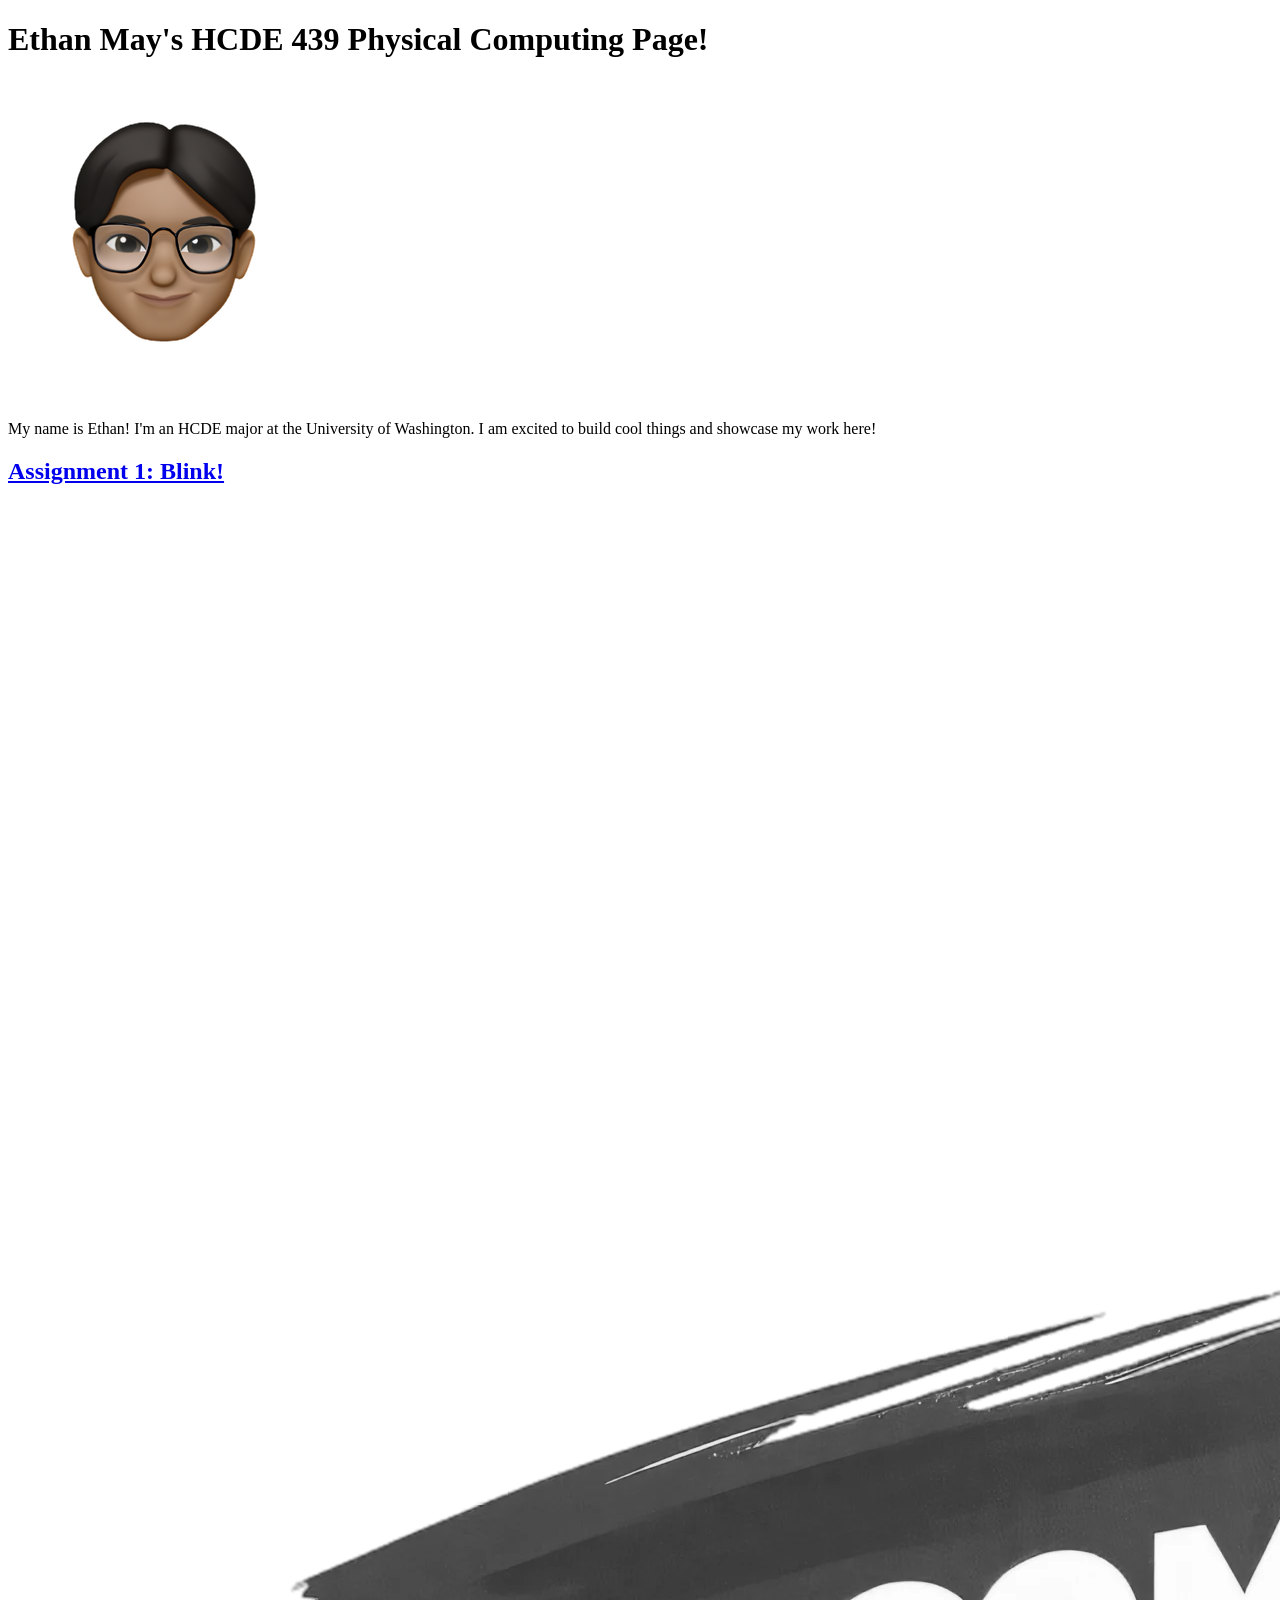
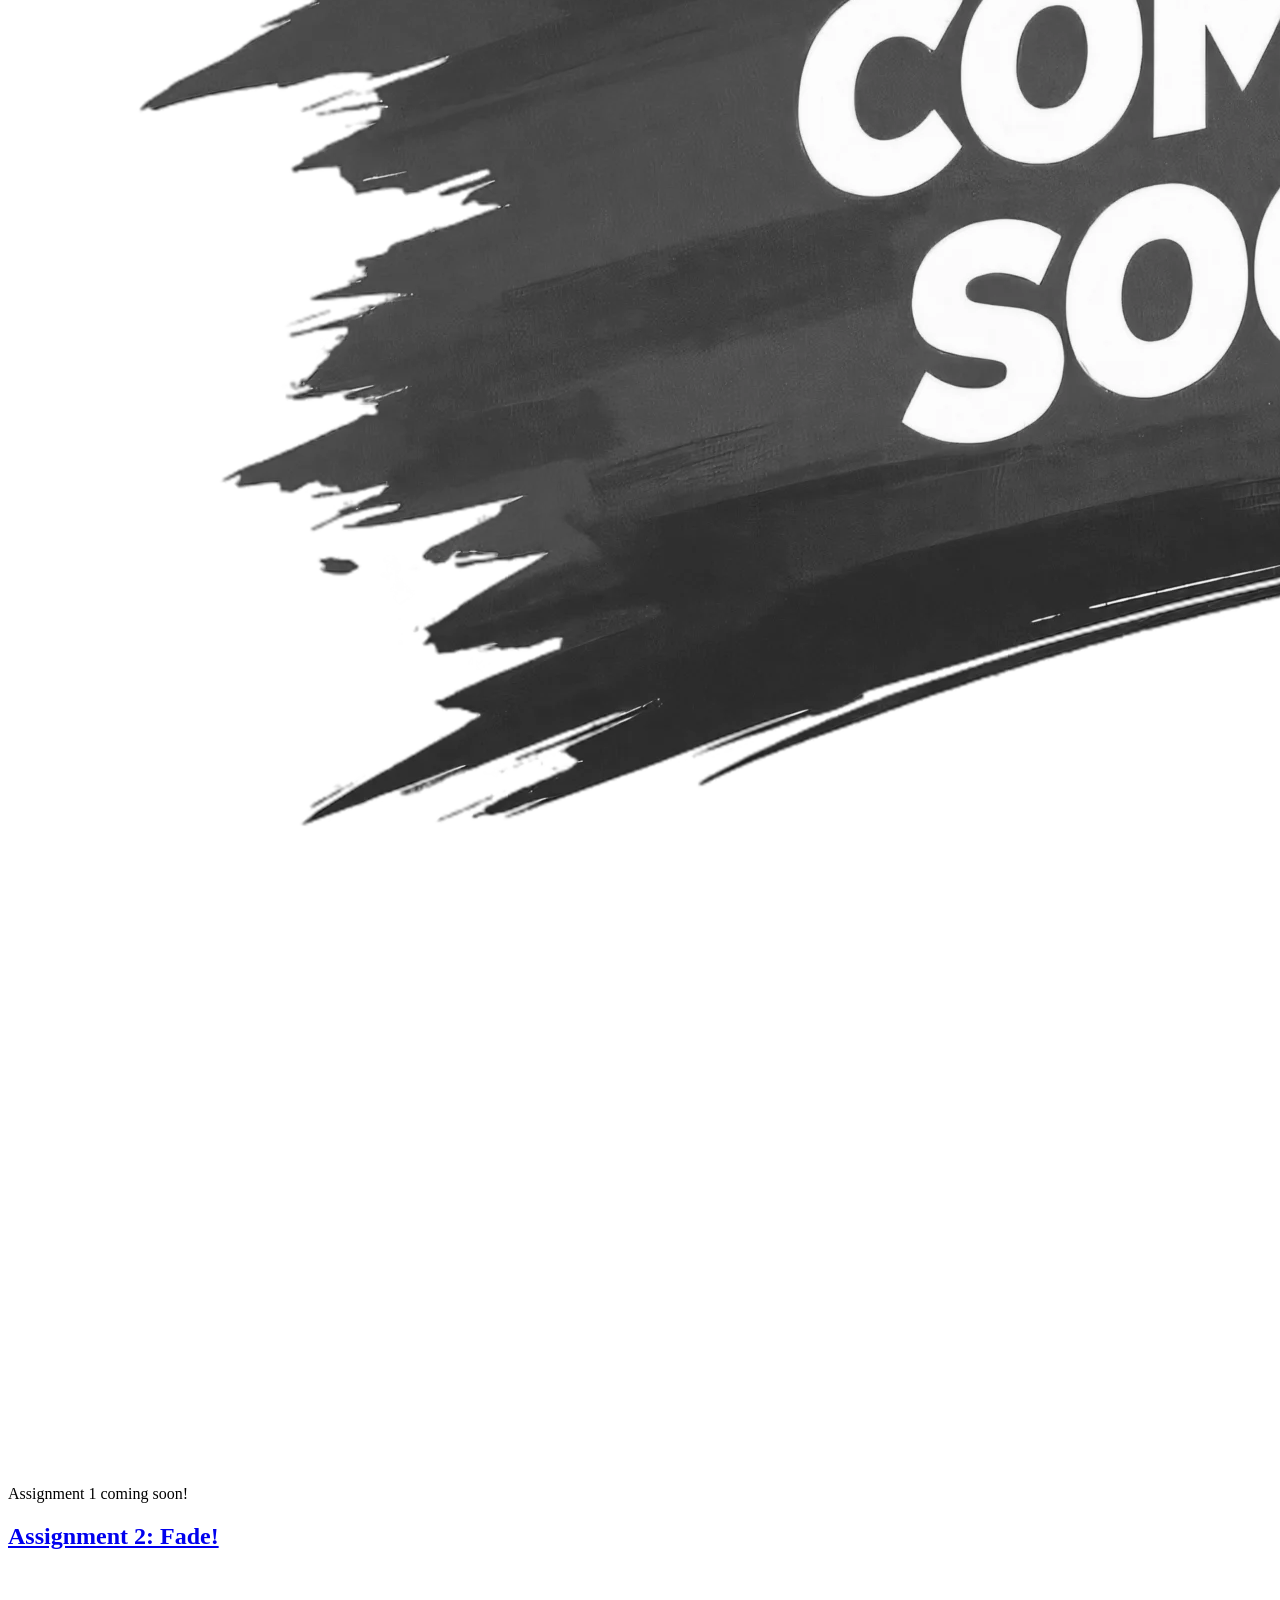
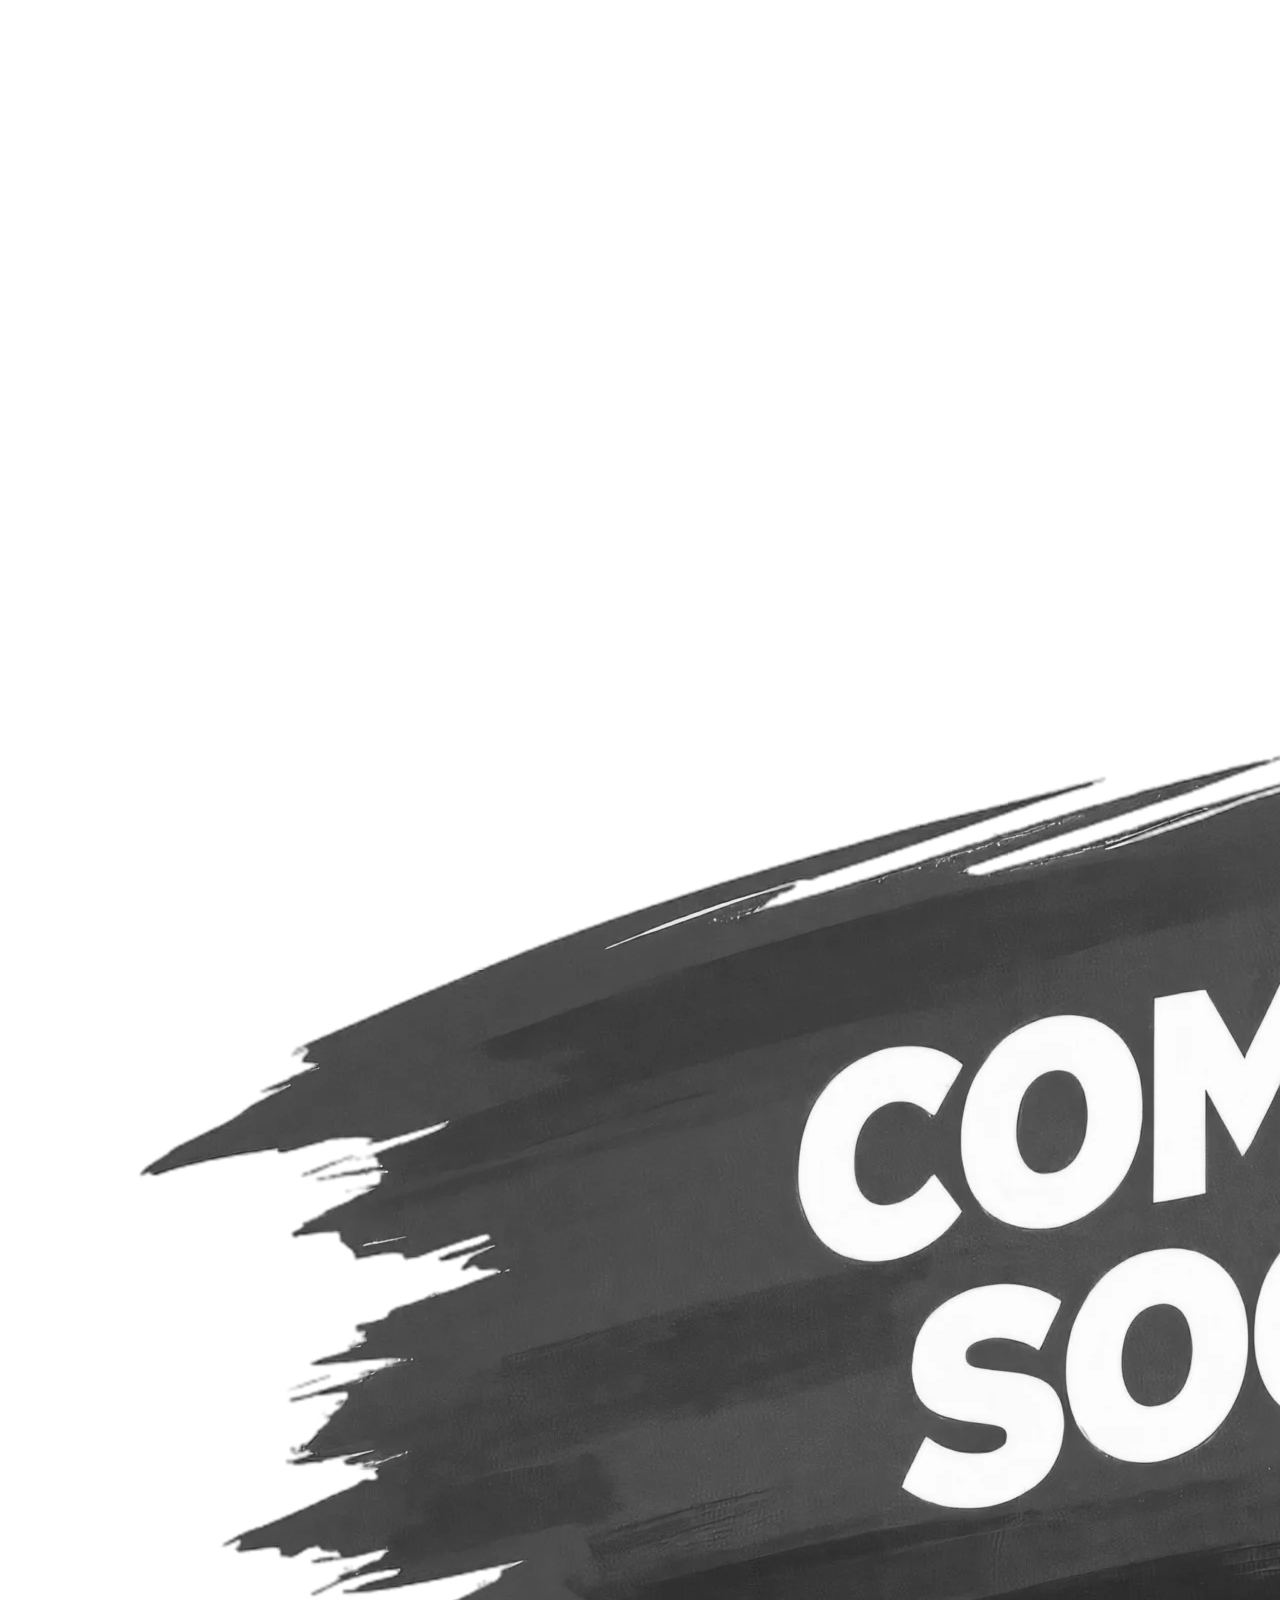
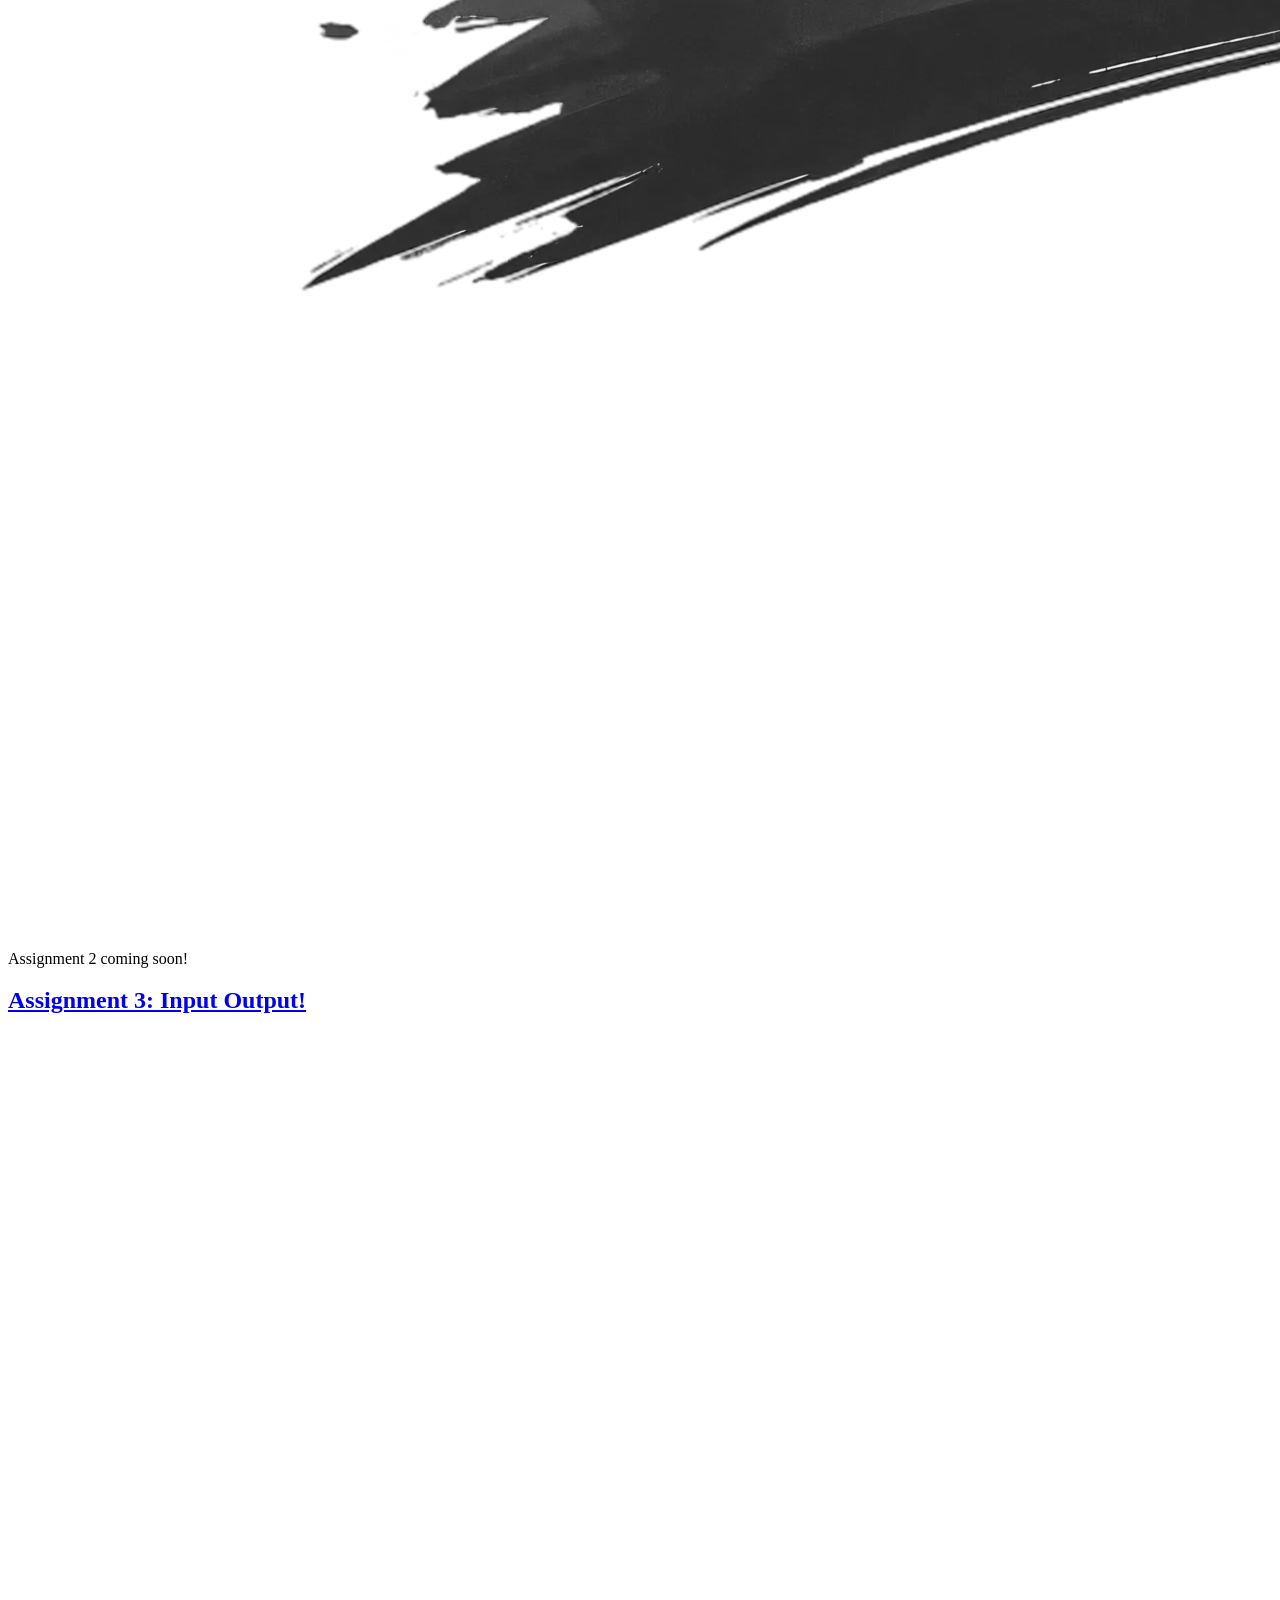
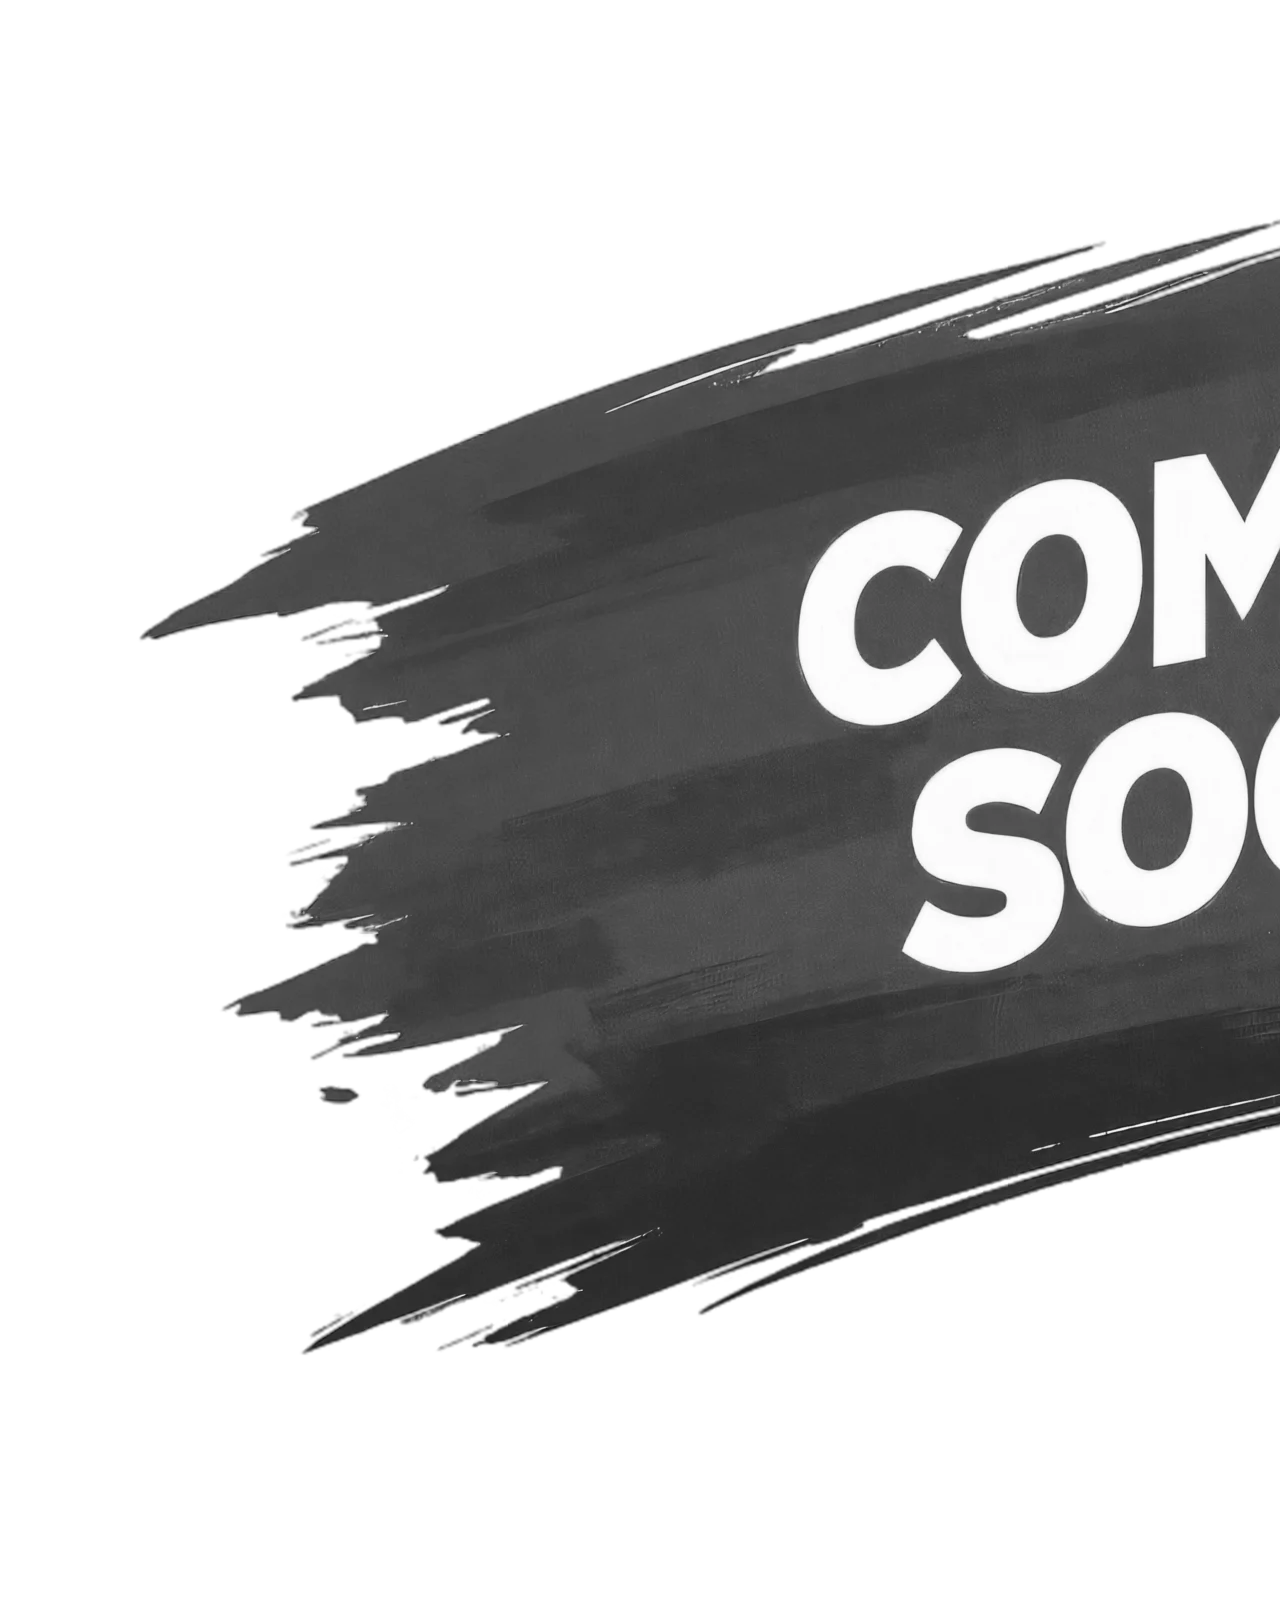
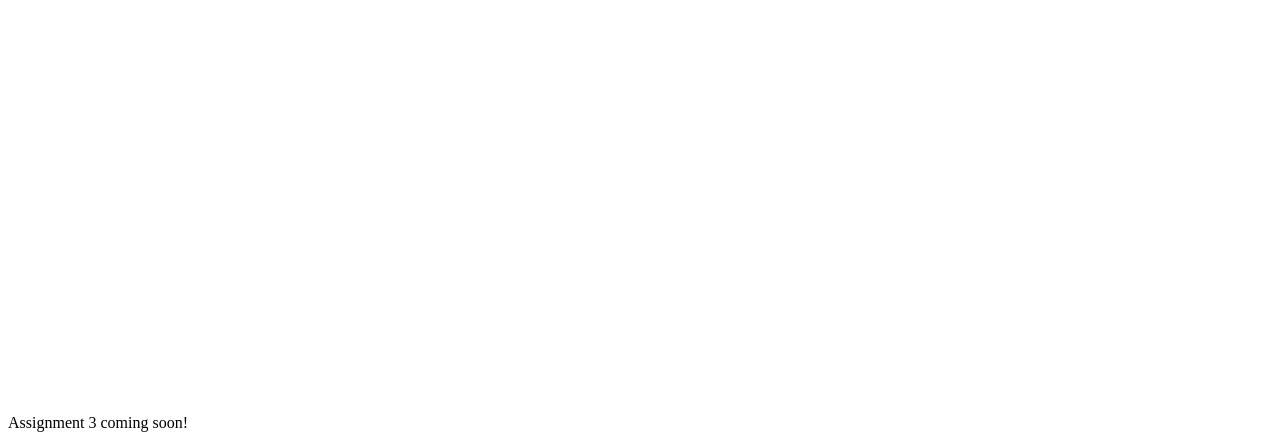
==== docs/index.html @ 00966b73 "updated and personalized homepage" ====
<!DOCTYPE html>
<html>
  <head>
    <meta charset="utf-8" />
    <meta name="viewport" content="width=device-width, maximum-scale=1.0" />

    <title>Ethan May's HCDE 439 Physical Computing Page!</title>

    <link href="style.css" rel="stylesheet" />
  </head>
  <body>
    <h1>Ethan May's HCDE 439 Physical Computing Page!</h1>

    <div class="header">
      <img src="me-emoji.png" />
      <p>
        My name is Ethan! I'm an HCDE major at the University of Washington.
        I am excited to build cool things and showcase my work here!
      </p>
    </div>

    <div class="grid">
      <div class="assignment">
        <a href="a1.html">
          <h2>Assignment 1: Blink!</h2>
          <img src="comingsoon-2-scaled.webp" />
        </a>
        <p>Assignment 1 coming soon!</p>
      </div>

      <div class="assignment">
        <a href="a2.html">
          <h2>Assignment 2: Fade!</h2>
          <img src="comingsoon-2-scaled.webp" />
        </a>
        <p>Assignment 2 coming soon!</p>
      </div>

      <div class="assignment">
        <a href="a2.html">
          <h2>Assignment 3: Input Output!</h2>
          <img src="comingsoon-2-scaled.webp" />
        </a>
        <p>Assignment 3 coming soon!</p>
      </div>
    </div>
  </body>
</html>
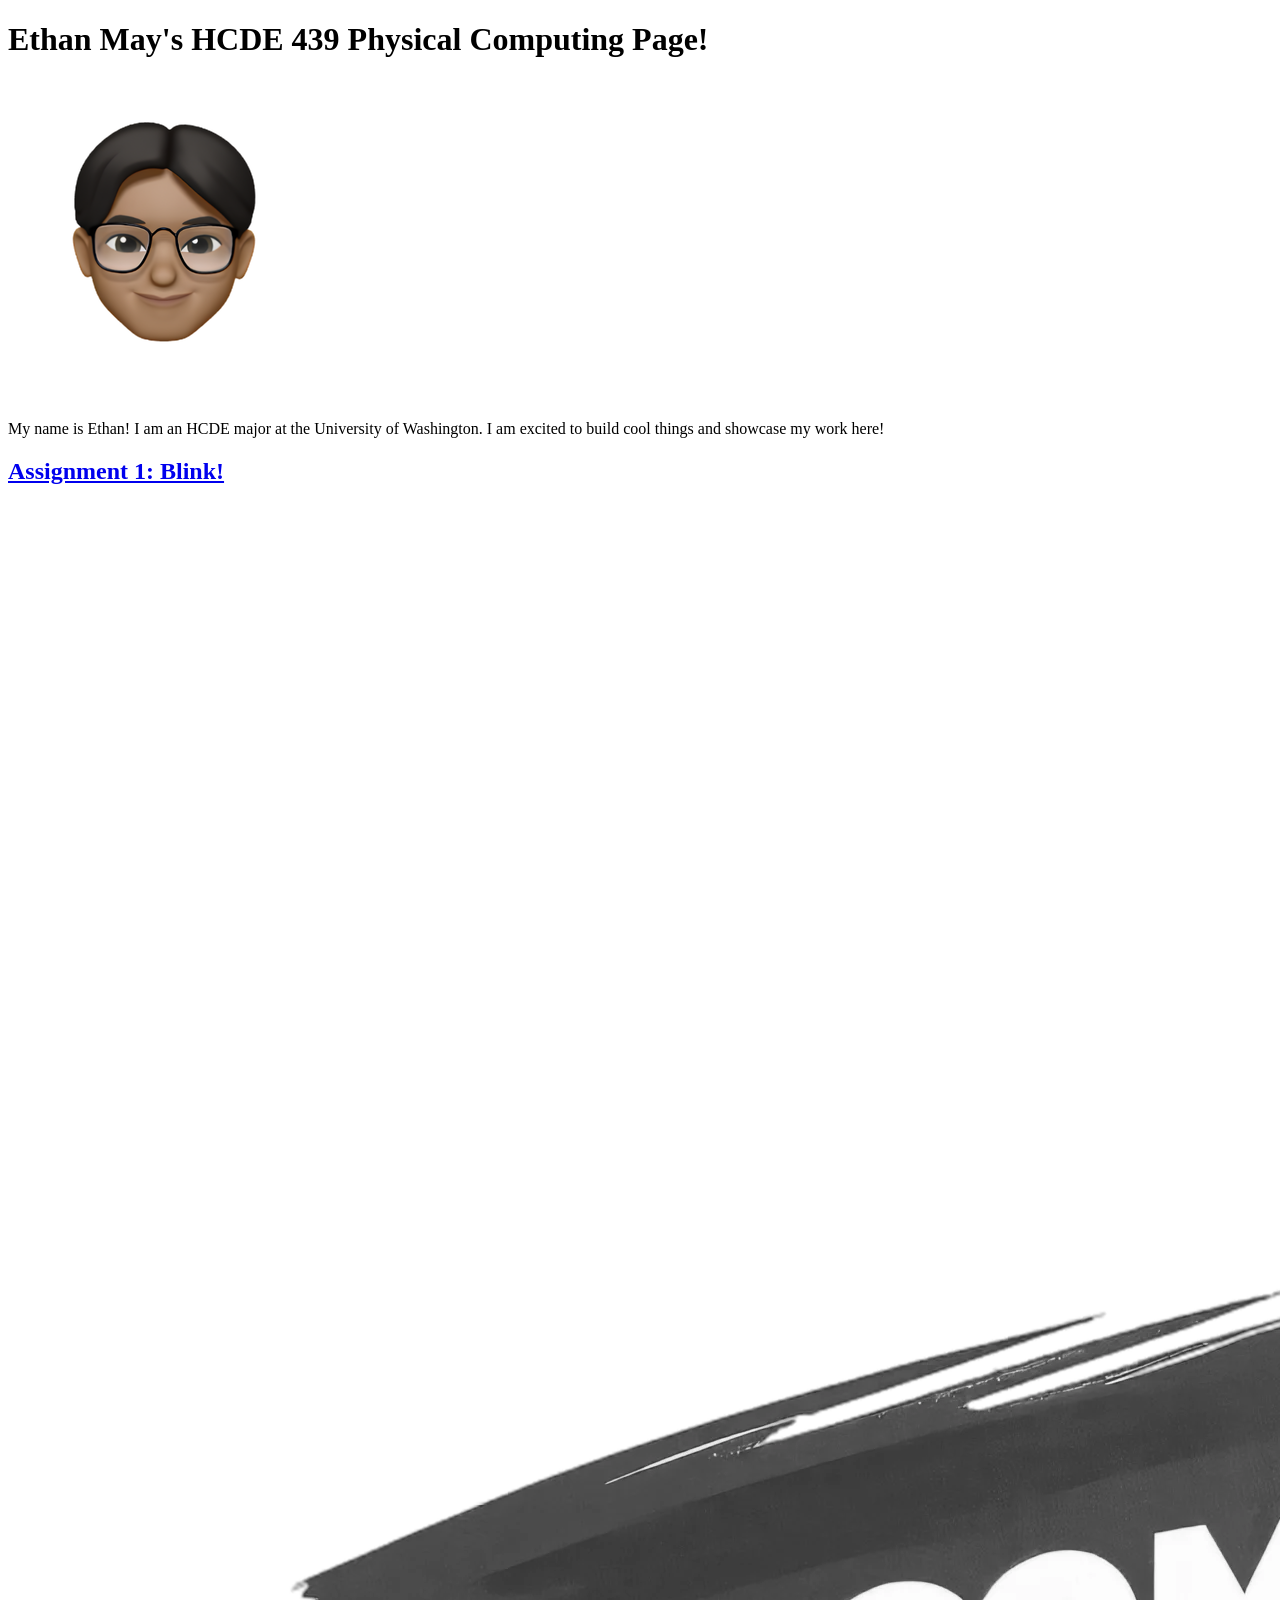
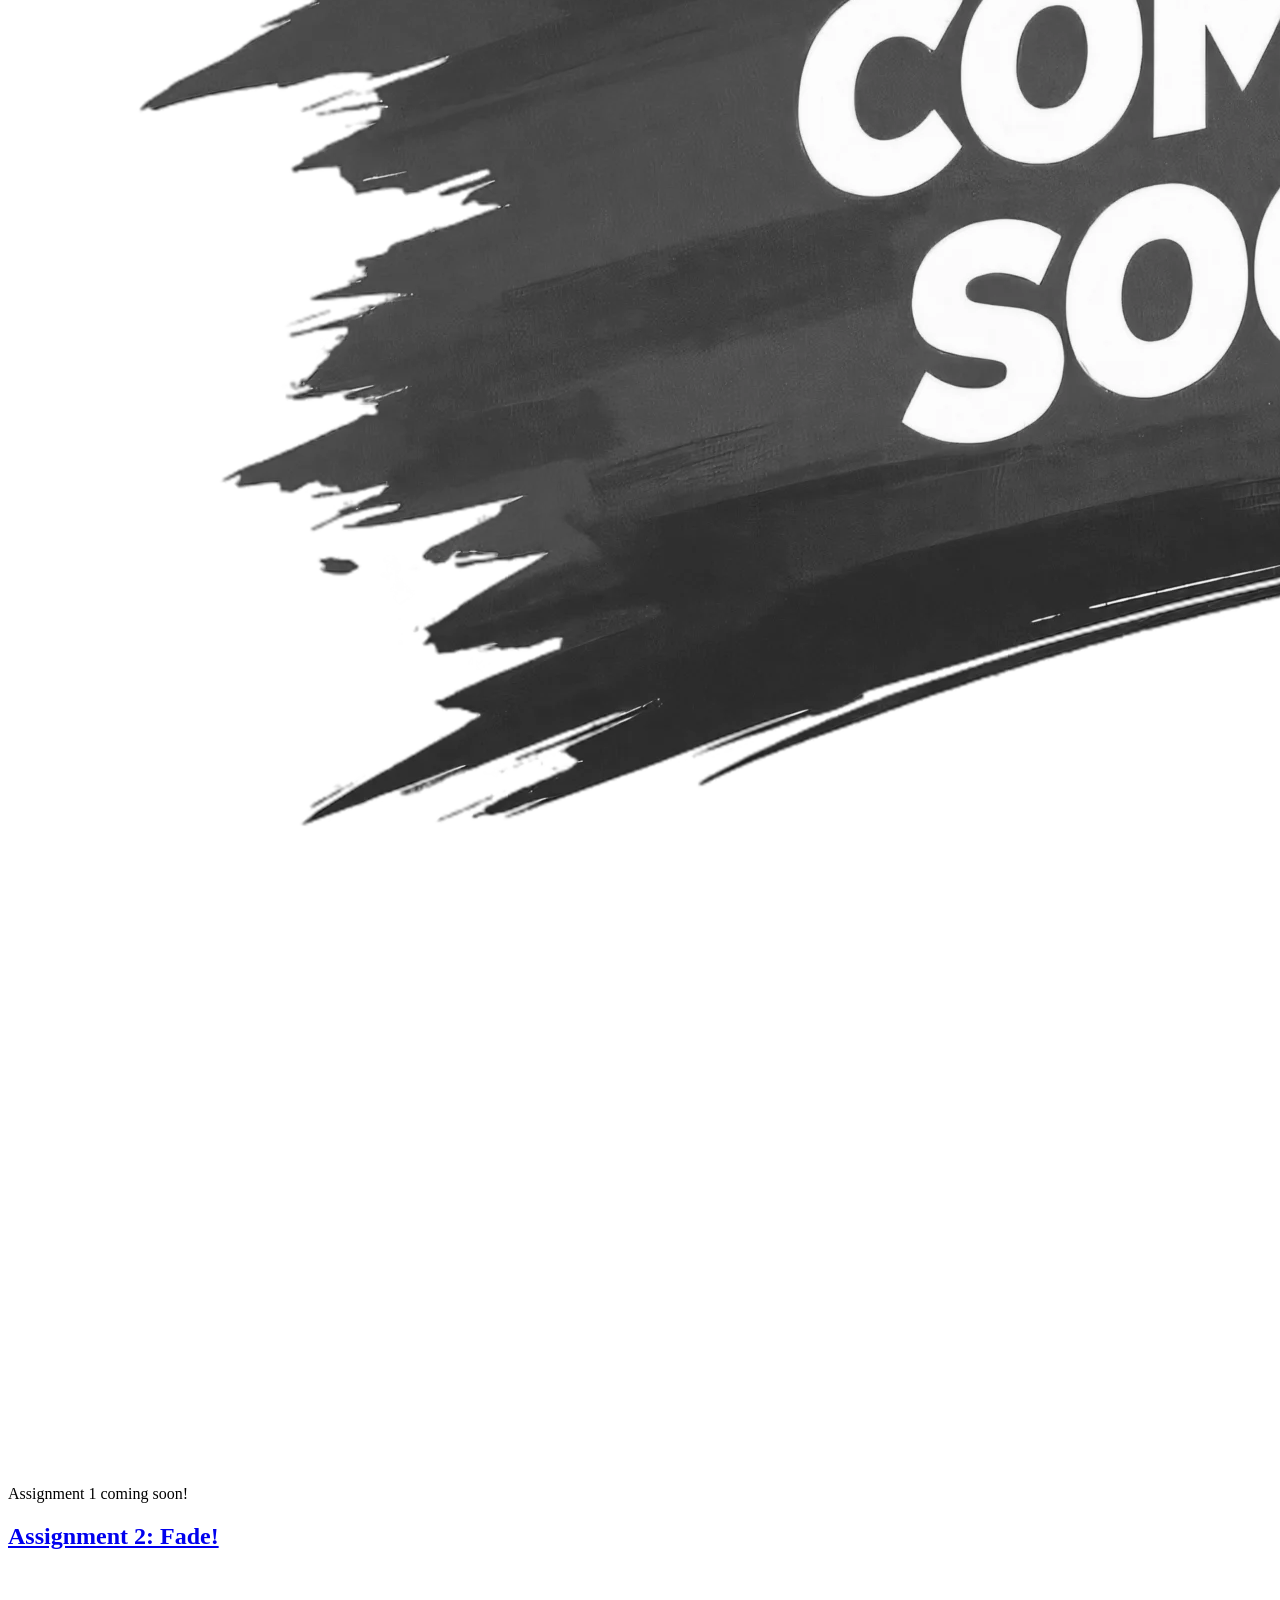
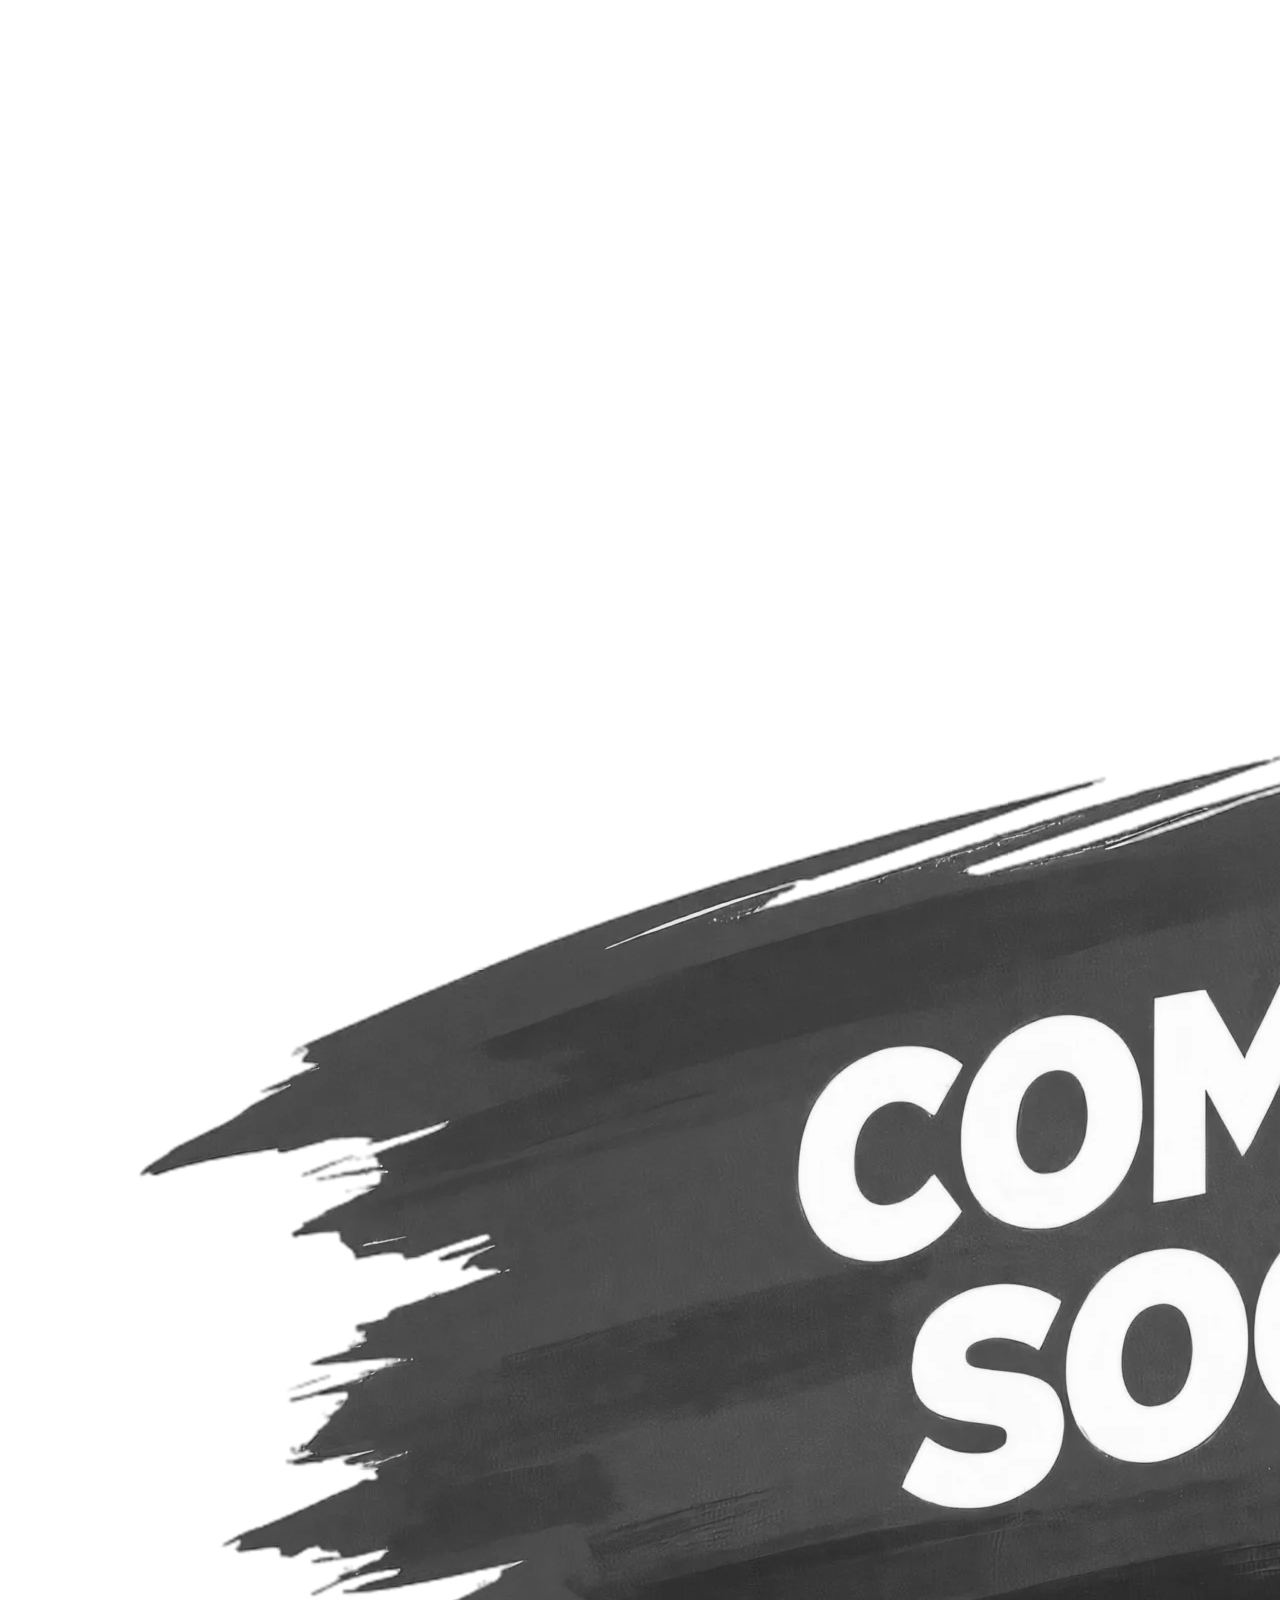
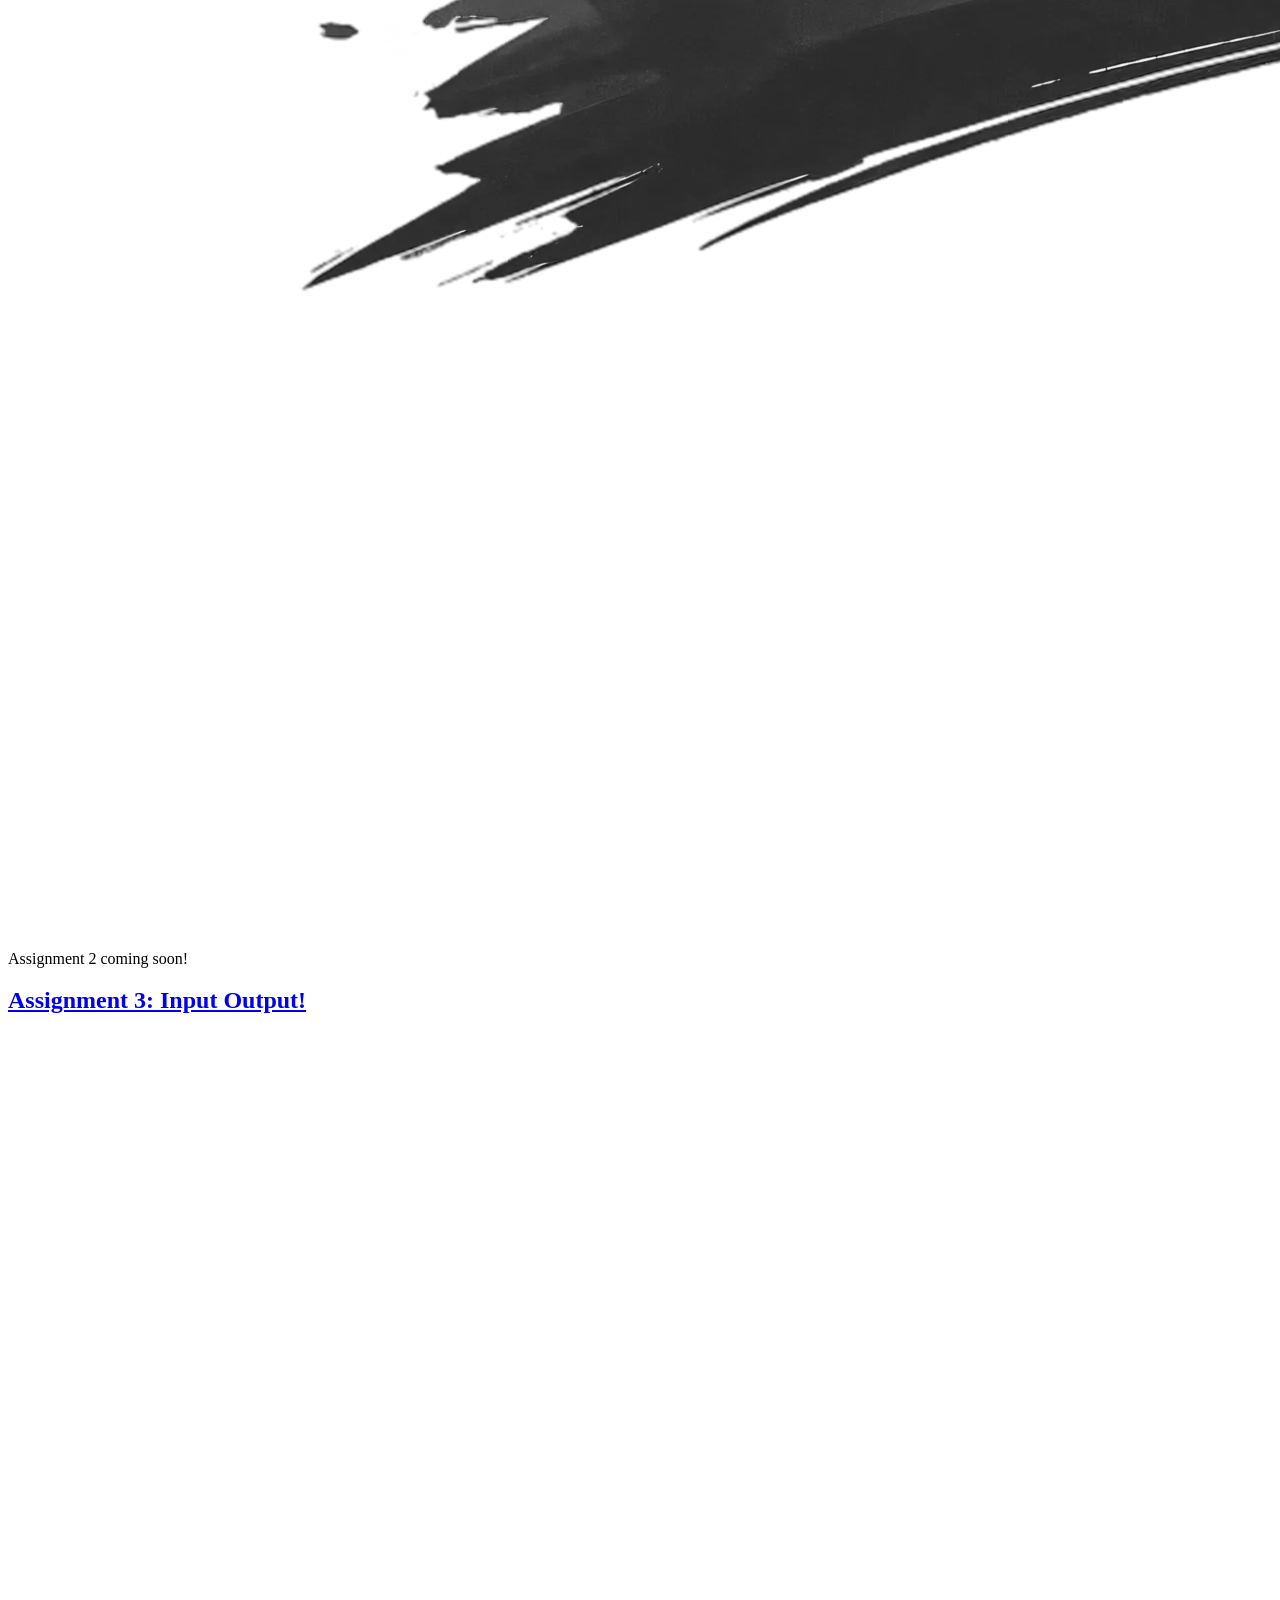
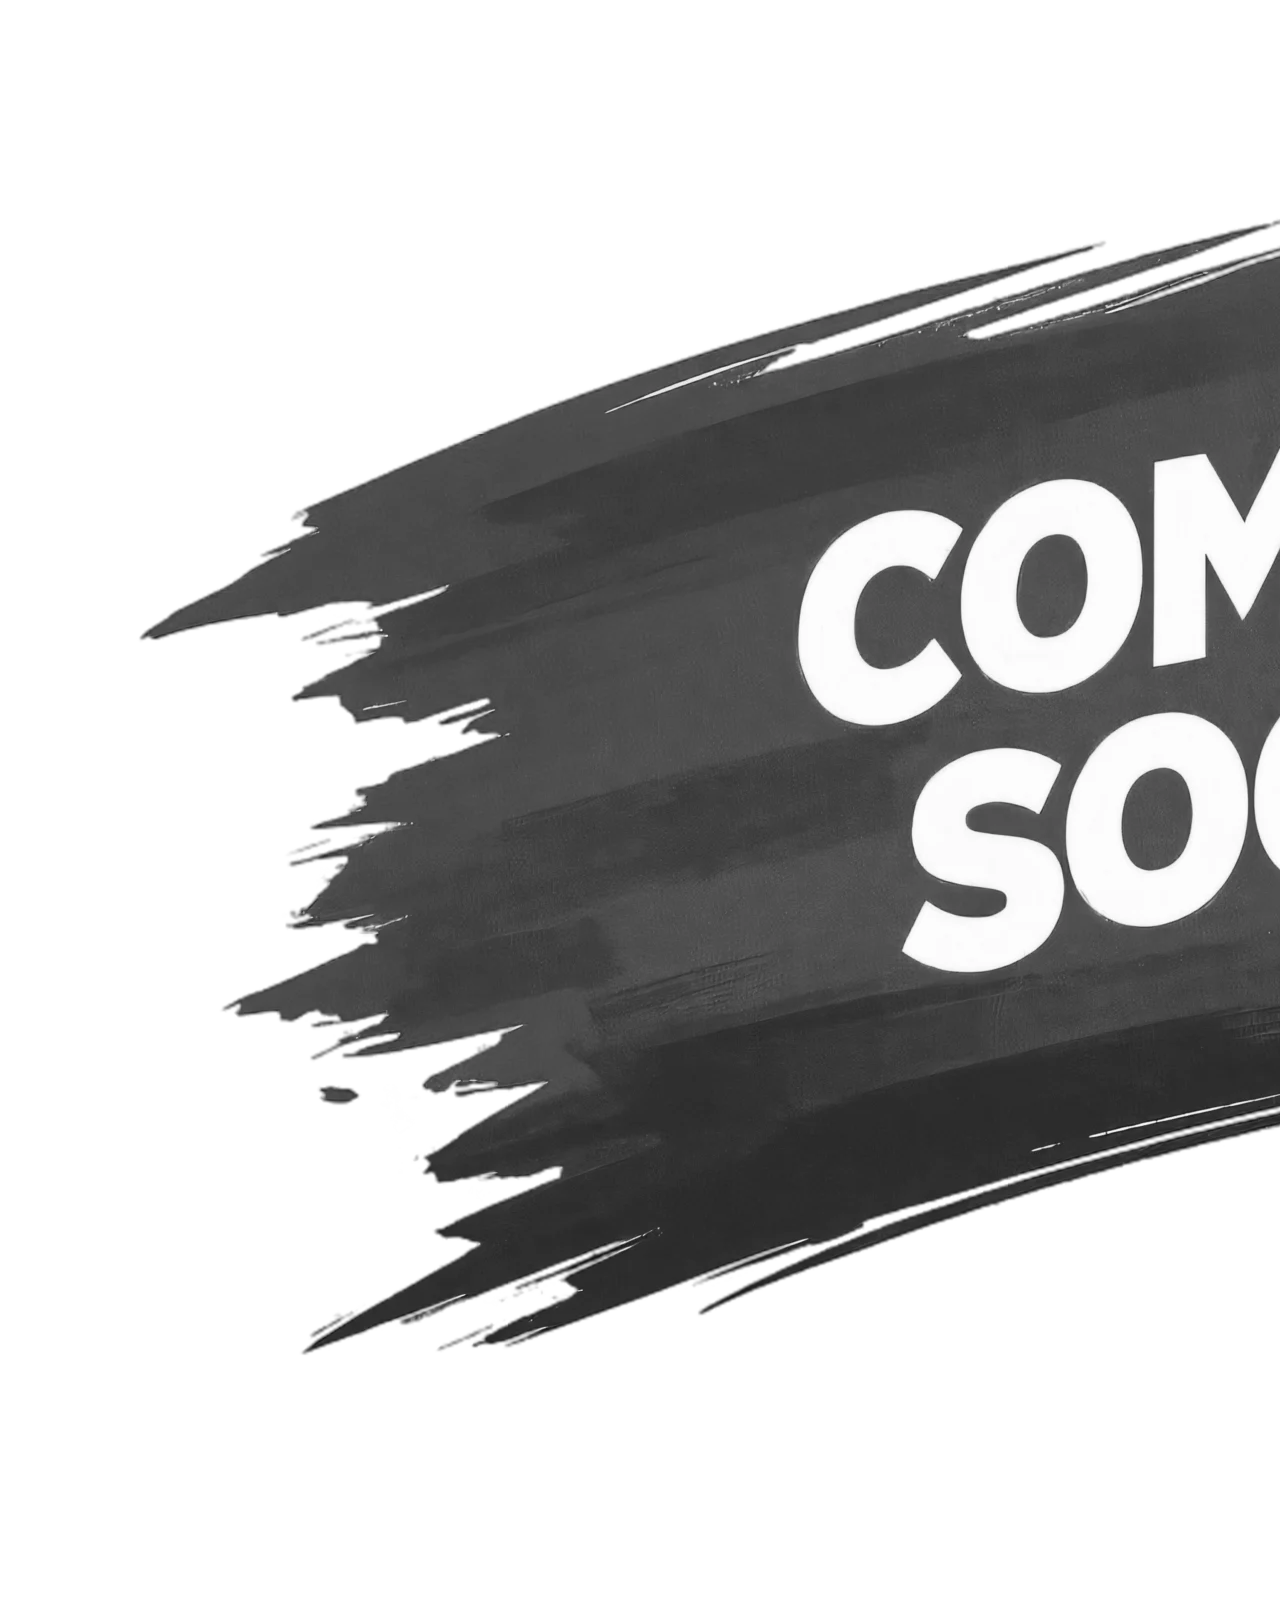
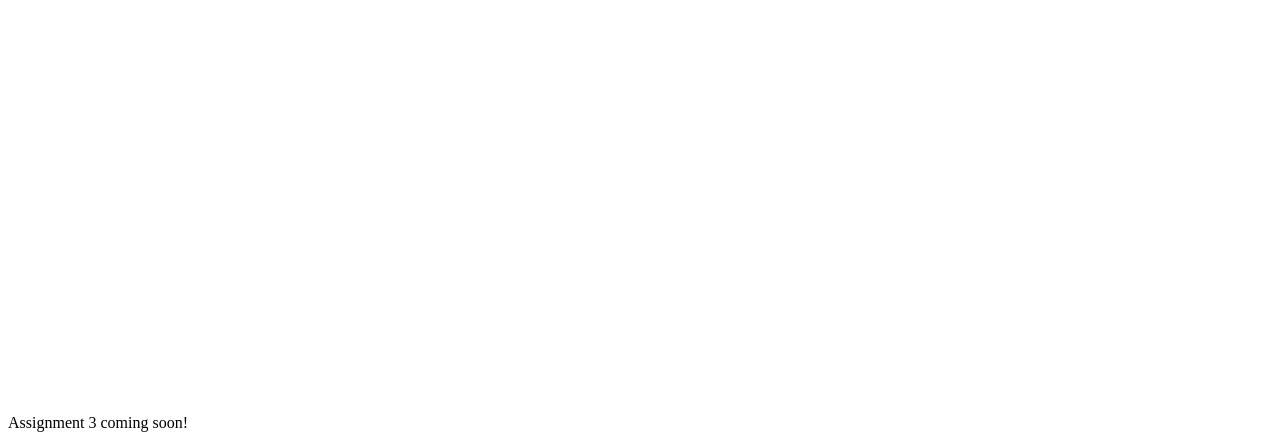
==== commit d5b9d9aa: "Updated intro on homepage" ====
--- a/docs/index.html
+++ b/docs/index.html
@@ -14,7 +14,7 @@
     <div class="header">
       <img src="me-emoji.png" />
       <p>
-        My name is Ethan! I'm an HCDE major at the University of Washington.
+        My name is Ethan! I am an HCDE major at the University of Washington.
         I am excited to build cool things and showcase my work here!
       </p>
     </div>
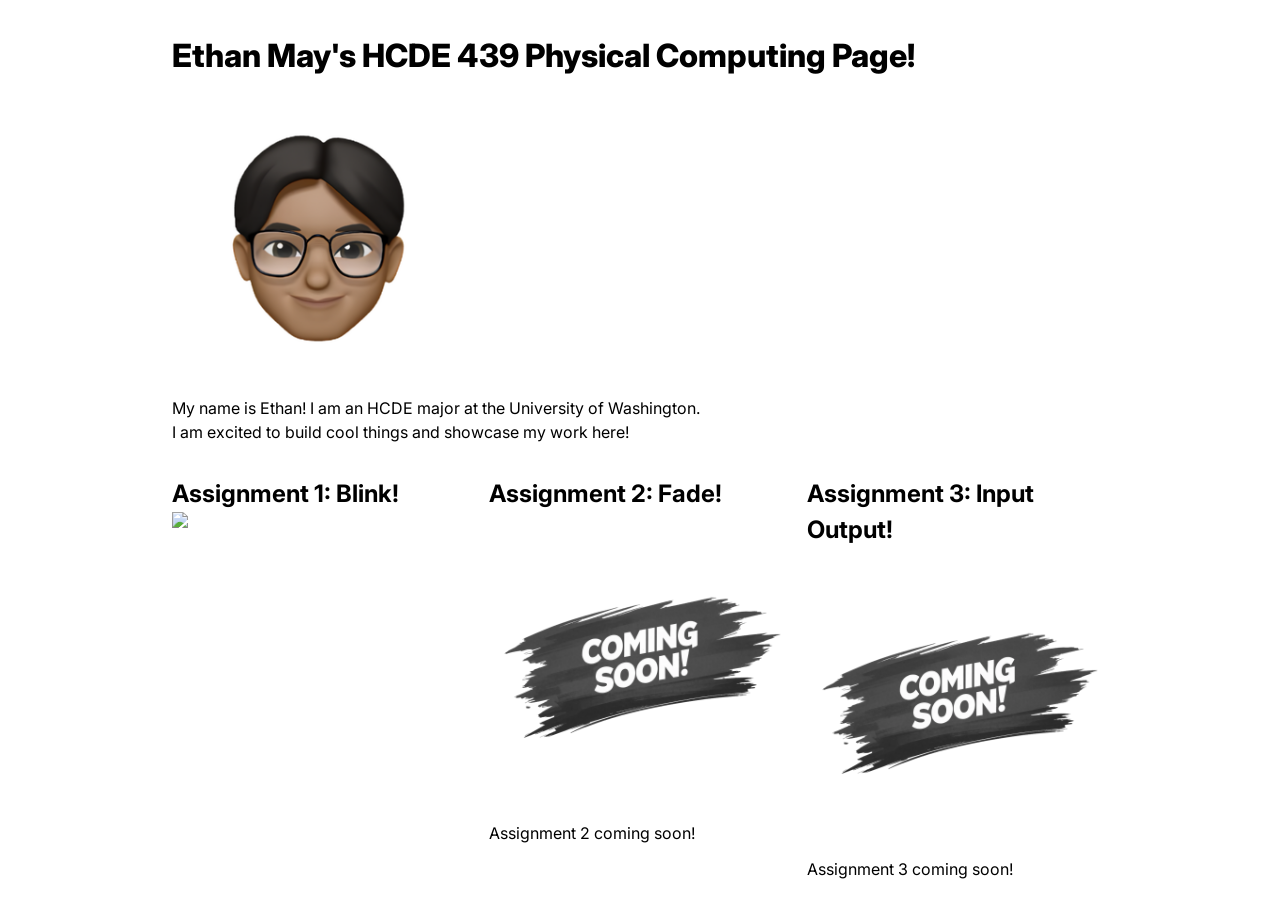
==== commit 79f0306f: "Completed A1" ====
--- a/docs/index.html
+++ b/docs/index.html
@@ -12,9 +12,9 @@
     <h1>Ethan May's HCDE 439 Physical Computing Page!</h1>
 
     <div class="header">
-      <img src="me-emoji.png" />
+      <img src="me-emoji.png" style="max-width: 300px;" />
       <p>
-        My name is Ethan! I am an HCDE major at the University of Washington.
+        My name is Ethan! I am an HCDE major at the University of Washington. <br>
         I am excited to build cool things and showcase my work here!
       </p>
     </div>
@@ -23,9 +23,9 @@
       <div class="assignment">
         <a href="a1.html">
           <h2>Assignment 1: Blink!</h2>
-          <img src="comingsoon-2-scaled.webp" />
+          <img src="operation.gif" />
         </a>
-        <p>Assignment 1 coming soon!</p>
+        <!-- <p>Assignment 1 coming soon!</p> -->
       </div>
 
       <div class="assignment">
@@ -37,7 +37,7 @@
       </div>
 
       <div class="assignment">
-        <a href="a2.html">
+        <a href="a3.html">
           <h2>Assignment 3: Input Output!</h2>
           <img src="comingsoon-2-scaled.webp" />
         </a>
--- a/docs/style.css
+++ b/docs/style.css
@@ -0,0 +1,73 @@
+@import url("https://fonts.googleapis.com/css2?family=Inter:wght@100;200;300;400;500;600;700;800;900&display=swap");
+
+*,
+*::before,
+*::after {
+  box-sizing: border-box;
+}
+
+* {
+  margin: 0;
+}
+
+img,
+picture,
+video,
+canvas,
+svg {
+  display: block;
+  max-width: 100%;
+}
+
+body {
+  font-family: "Inter", sans-serif;
+  line-height: 1.5;
+  -webkit-font-smoothing: antialiased;
+  max-width: 1000px;
+  padding: 2em;
+  margin: auto;
+}
+
+h1 {
+  font-weight: 800;
+}
+
+h2 {
+  font-weight: 700;
+}
+
+.header {
+  display: block;
+  gap: 1em;
+  margin-top: 1em;
+}
+
+.header img {
+  width: 50%;
+  object-fit: cover;
+}
+
+.grid {
+  display: grid;
+  grid-template-columns: repeat(auto-fit, minmax(250px, 1fr));
+  gap: 1em;
+  margin-top: 2em;
+}
+
+.assignment a {
+  color: #000;
+  text-decoration: none;
+}
+
+.assignment a:hover {
+  color: #f06;
+}
+
+.assignment img {
+  aspect-ratio: 1;
+  object-fit: cover;
+}
+
+.assignment p {
+  margin-top: 0.5em;
+}
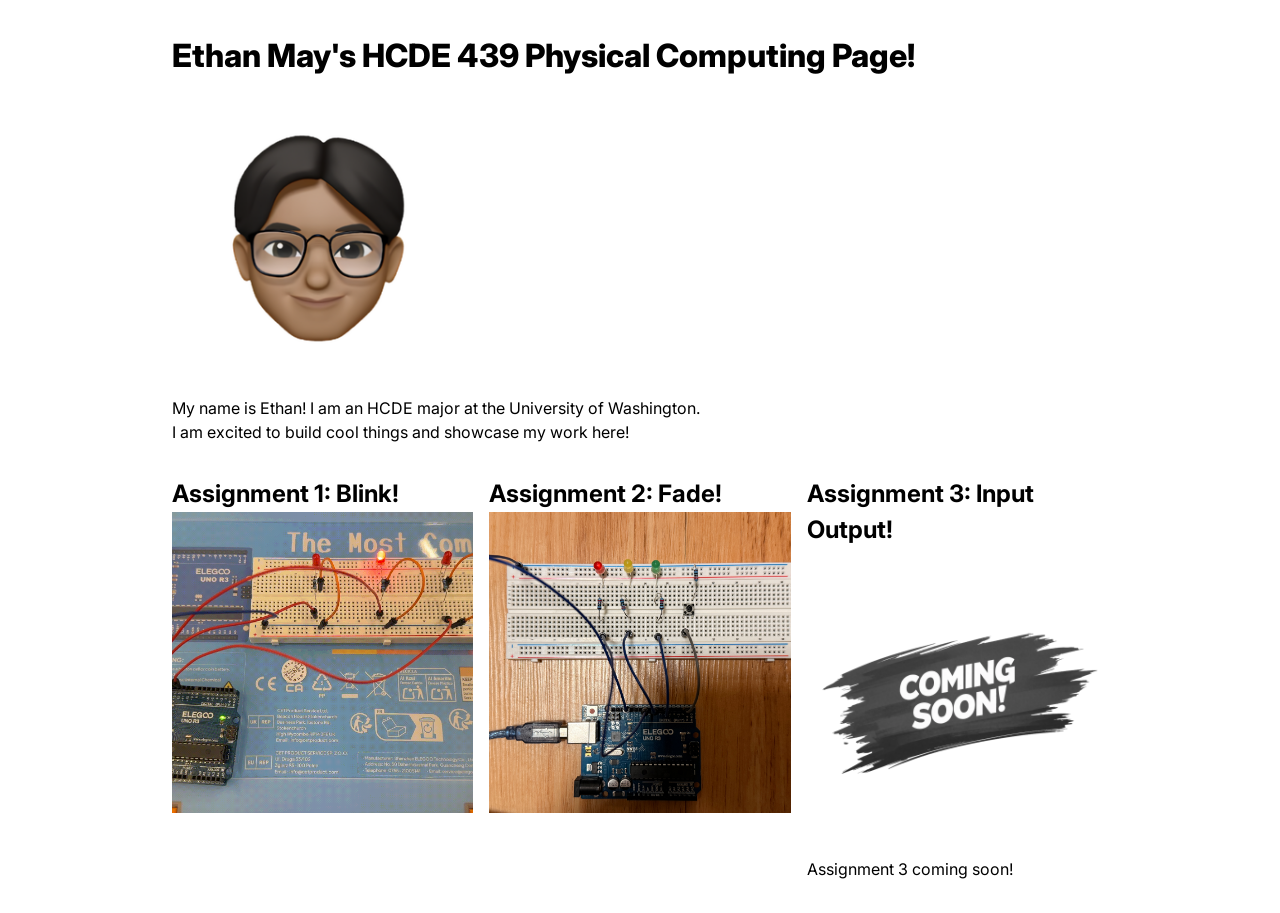
==== commit 6b058346: "Updated/completed additional questions" ====
--- a/docs/index.html
+++ b/docs/index.html
@@ -25,15 +25,13 @@
           <h2>Assignment 1: Blink!</h2>
           <img src="operation.gif" />
         </a>
-        <!-- <p>Assignment 1 coming soon!</p> -->
       </div>
 
       <div class="assignment">
         <a href="a2.html">
           <h2>Assignment 2: Fade!</h2>
-          <img src="comingsoon-2-scaled.webp" />
+          <img src="a2-circuit.JPG" />
         </a>
-        <p>Assignment 2 coming soon!</p>
       </div>
 
       <div class="assignment">
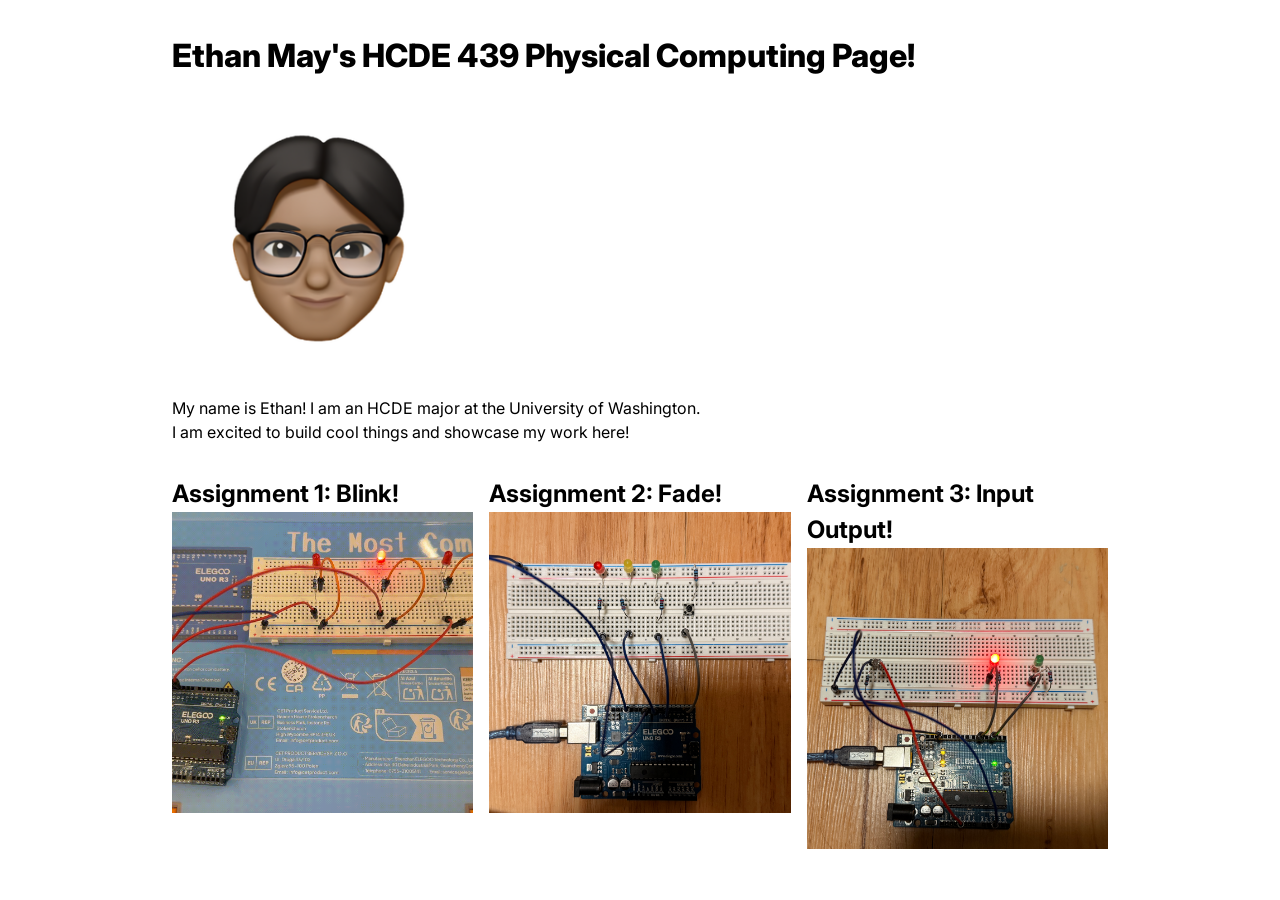
==== commit 745b581e: "Completed A3" ====
--- a/docs/index.html
+++ b/docs/index.html
@@ -37,9 +37,8 @@
       <div class="assignment">
         <a href="a3.html">
           <h2>Assignment 3: Input Output!</h2>
-          <img src="comingsoon-2-scaled.webp" />
+          <img src="a3-circuit.JPG" />
         </a>
-        <p>Assignment 3 coming soon!</p>
       </div>
     </div>
   </body>
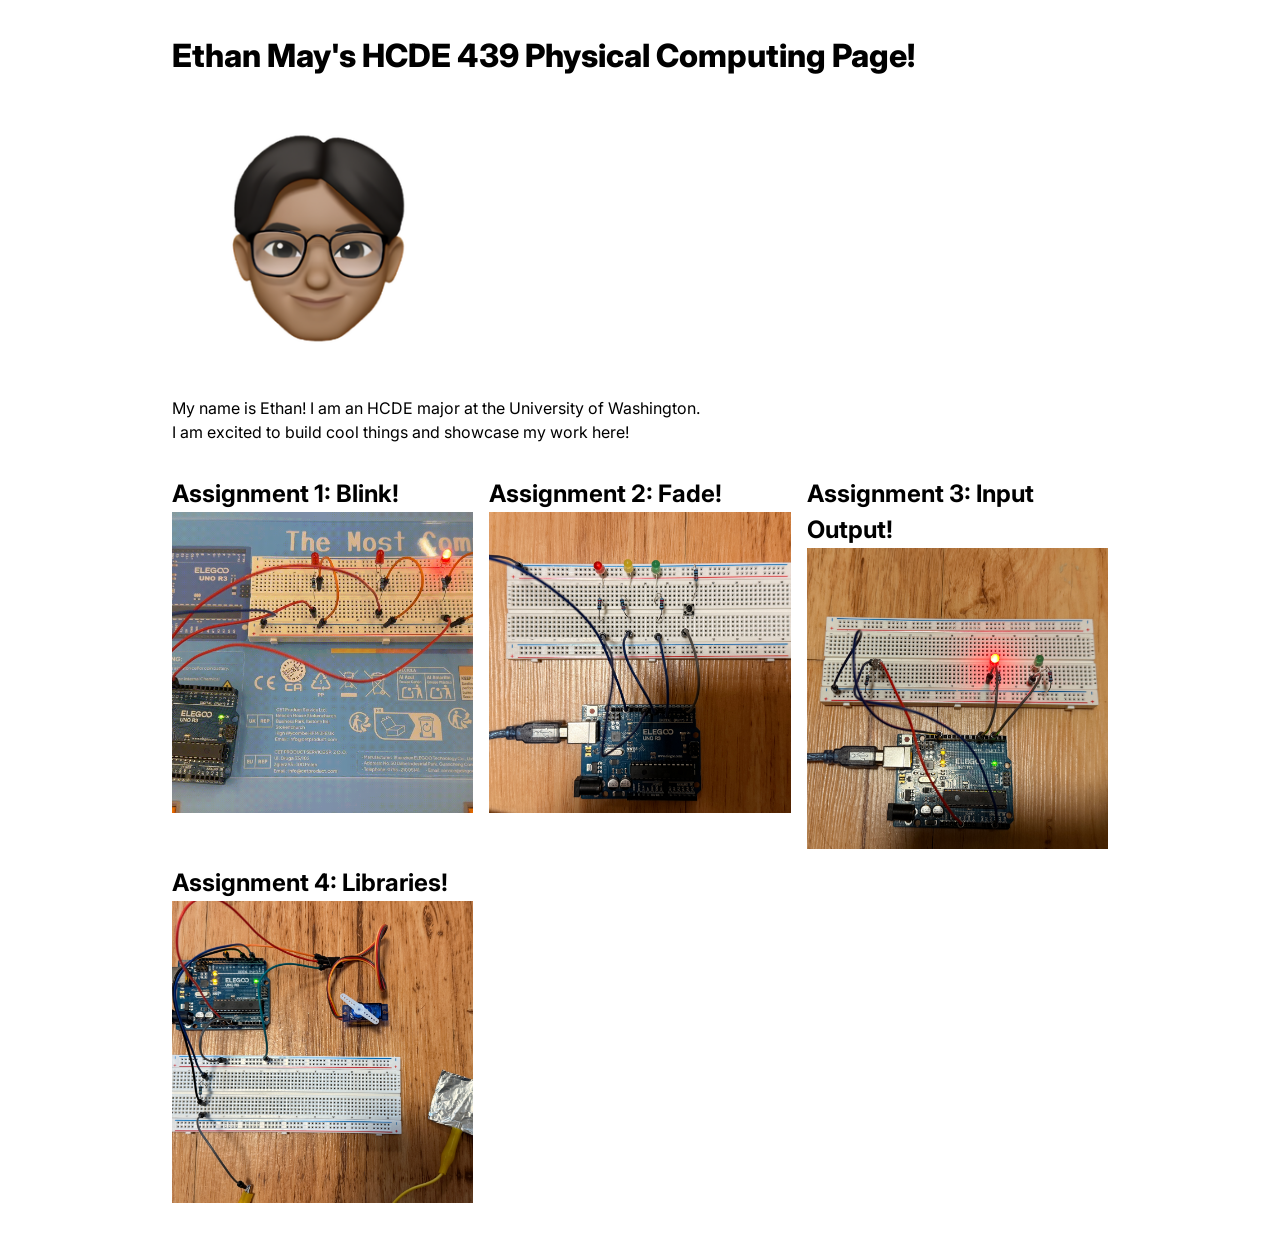
==== commit 58088b32: "Updated all sections for A4" ====
--- a/docs/index.html
+++ b/docs/index.html
@@ -40,6 +40,13 @@
           <img src="a3-circuit.JPG" />
         </a>
       </div>
+
+      <div class="assignment">
+        <a href="a4.html">
+          <h2>Assignment 4: Libraries!</h2>
+          <img src="a4-circuit.JPG" />
+        </a>
+      </div>
     </div>
   </body>
 </html>
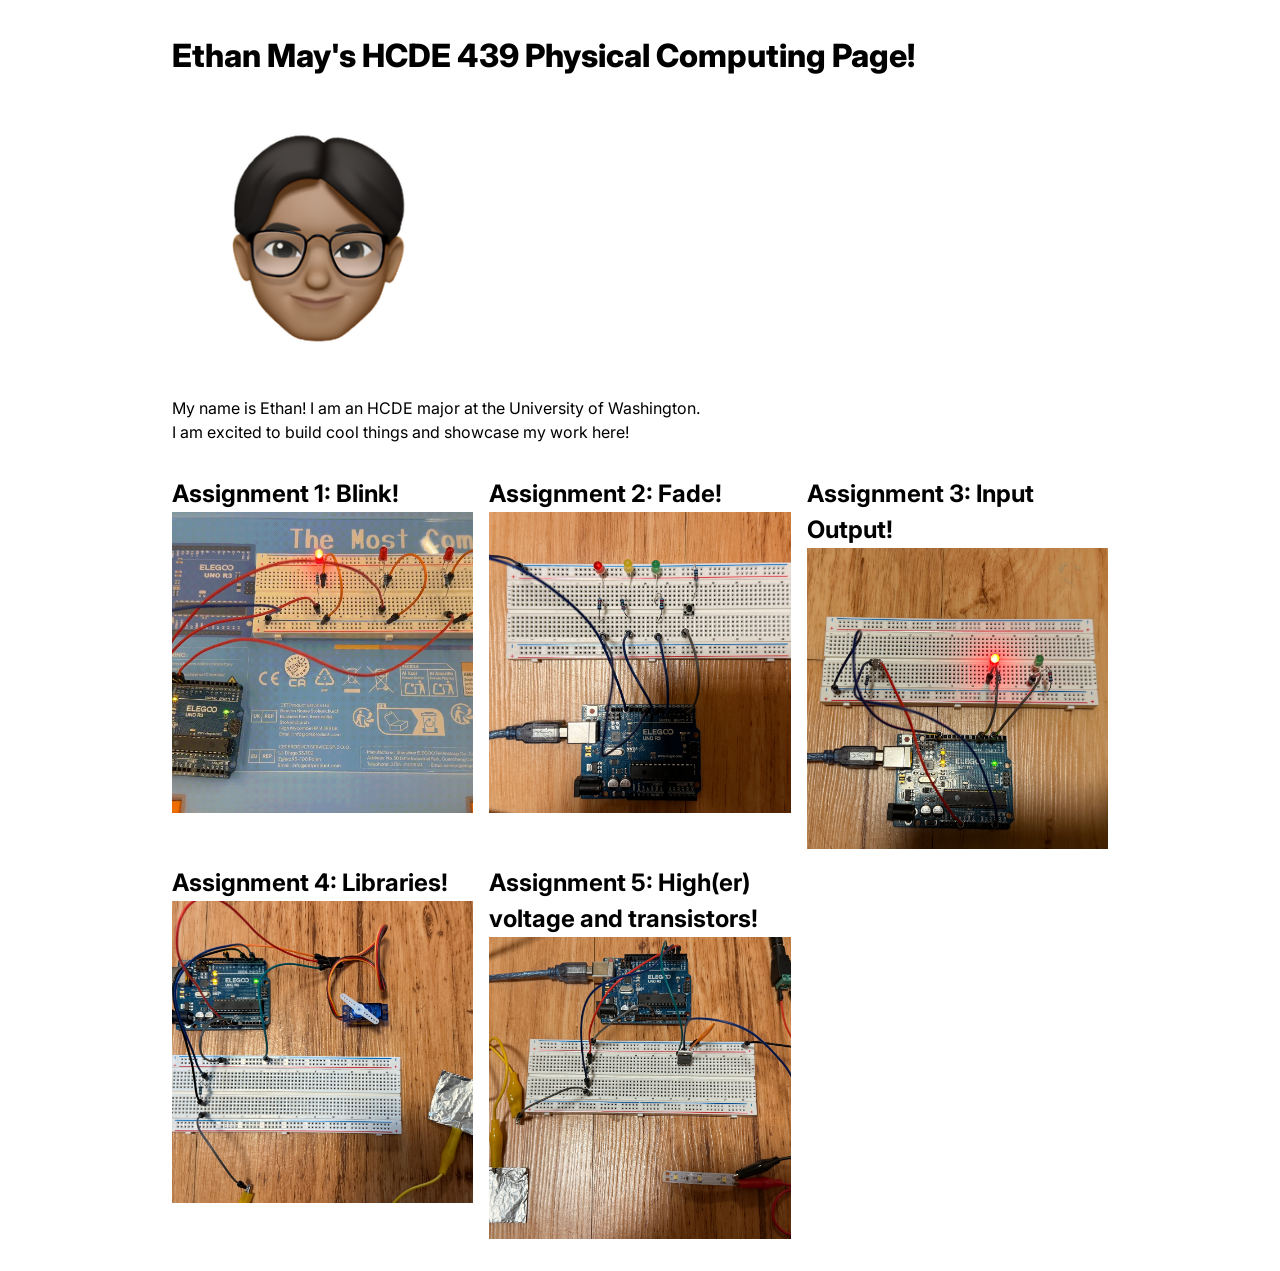
==== commit 3d147a45: "Added a5 to homepage" ====
--- a/docs/index.html
+++ b/docs/index.html
@@ -47,6 +47,13 @@
           <img src="a4-circuit.JPG" />
         </a>
       </div>
+
+      <div class="assignment">
+        <a href="at.html">
+          <h2>Assignment 5: High(er) voltage and transistors!</h2>
+          <img src="a5-circuit.JPG" />
+        </a>
+      </div>
     </div>
   </body>
 </html>
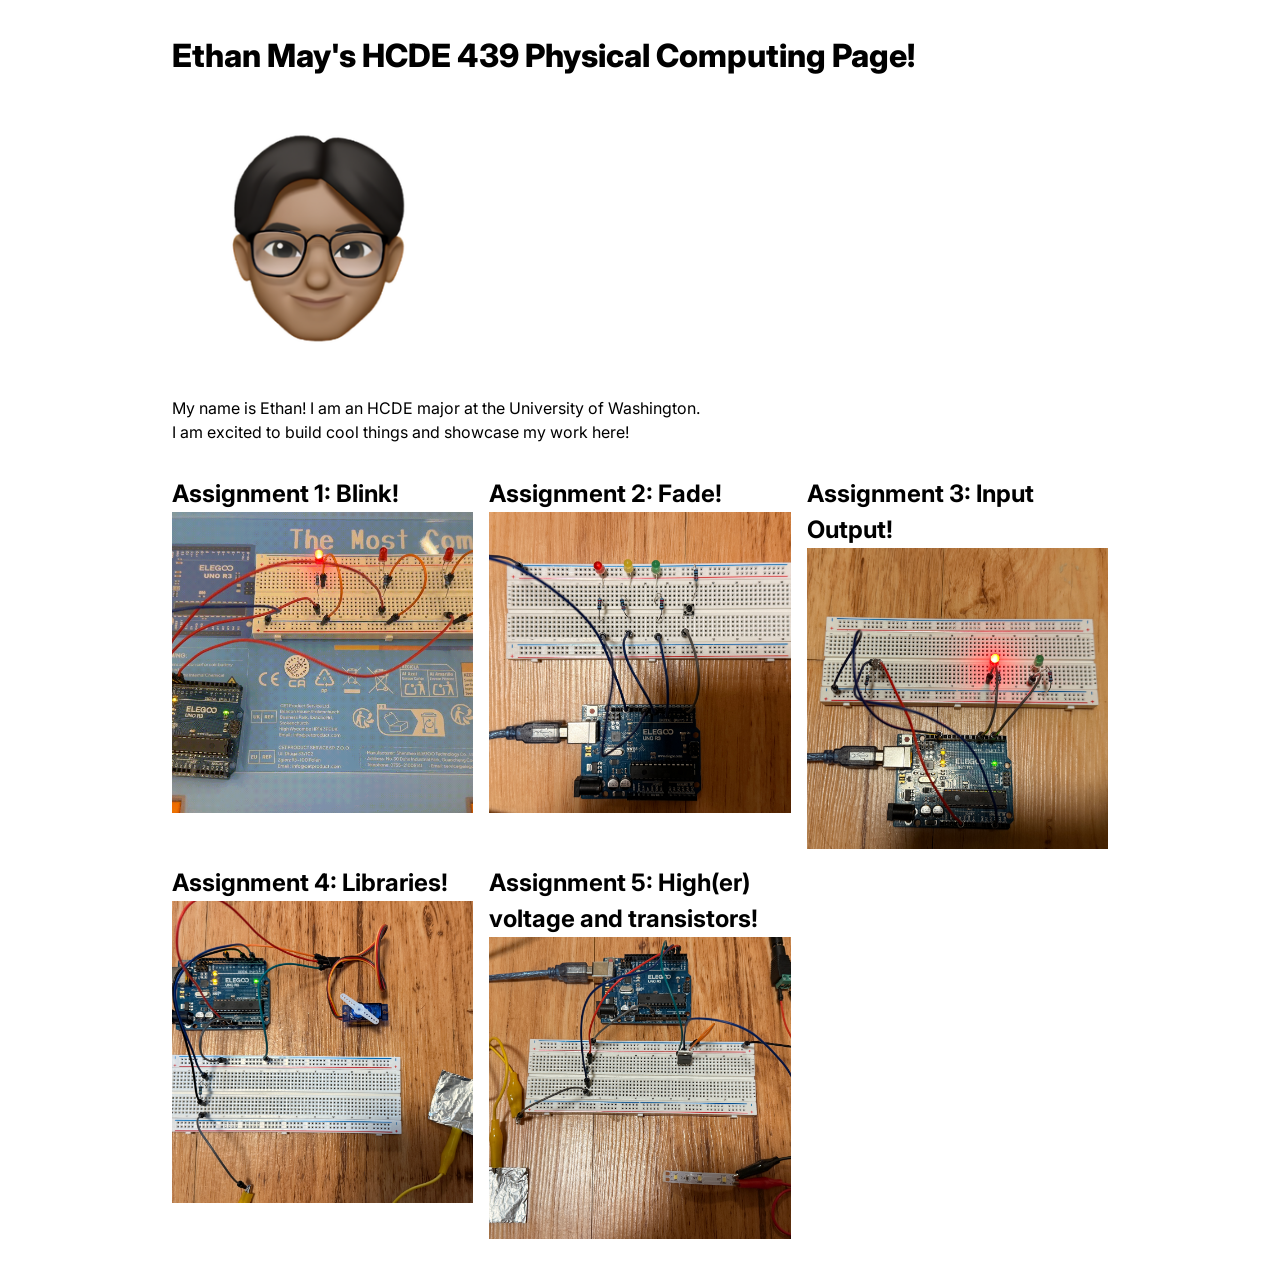
==== commit 5bdb8f5c: "Added a5 to homepage" ====
--- a/docs/index.html
+++ b/docs/index.html
@@ -49,7 +49,7 @@
       </div>
 
       <div class="assignment">
-        <a href="at.html">
+        <a href="a5.html">
           <h2>Assignment 5: High(er) voltage and transistors!</h2>
           <img src="a5-circuit.JPG" />
         </a>
